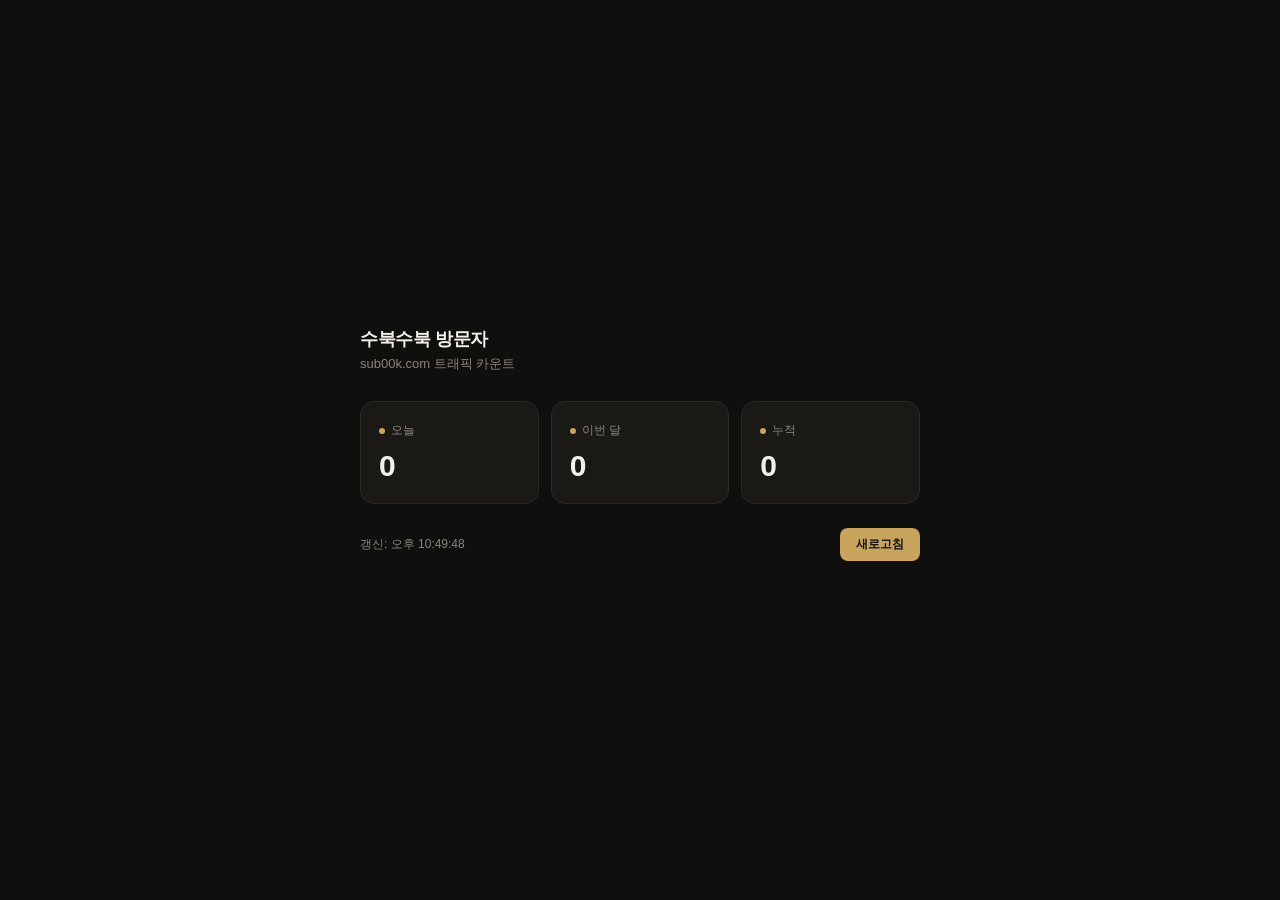
==== admin/index.html @ e24fd668 "deploy: visitor counter and admin dashboard" ====
<!doctype html>
<html lang="ko">
<head>
  <meta charset="UTF-8" />
  <meta name="viewport" content="width=device-width, initial-scale=1.0" />
  <meta name="robots" content="noindex, nofollow" />
  <title>수북수북 관리자</title>
  <style>
    * { margin: 0; box-sizing: border-box; }
    body {
      font-family: -apple-system, 'Pretendard', 'Apple SD Gothic Neo', sans-serif;
      background: #0f0f0e; color: #f4f1ea;
      min-height: 100vh; display: flex; align-items: center; justify-content: center;
      padding: 24px;
    }
    .wrap { width: 100%; max-width: 560px; }
    h1 { font-size: 18px; font-weight: 600; letter-spacing: -0.02em; margin-bottom: 4px; }
    .sub { font-size: 13px; color: #8a857a; margin-bottom: 28px; }
    .cards { display: grid; grid-template-columns: repeat(3, 1fr); gap: 12px; transition: opacity .3s; }
    @media (max-width: 480px) { .cards { grid-template-columns: 1fr; } }
    .card { background: #1a1916; border: 1px solid #2a2823; border-radius: 14px; padding: 20px 18px; }
    .card .label { font-size: 12px; color: #8a857a; margin-bottom: 10px; display: flex; align-items: center; gap: 6px; }
    .card .label::before { content: ''; width: 6px; height: 6px; border-radius: 50%; background: #c8a45e; }
    .card .num { font-size: 30px; font-weight: 700; letter-spacing: -0.02em; font-variant-numeric: tabular-nums; }
    .foot { margin-top: 24px; display: flex; justify-content: space-between; align-items: center; font-size: 12px; color: #8a857a; }
    button {
      background: #c8a45e; color: #14120e; border: 0; border-radius: 8px;
      padding: 8px 16px; font-size: 12px; font-weight: 600; cursor: pointer;
    }
    button:hover { filter: brightness(1.08); }
    #error { color: #d96a5b; font-size: 12px; margin-top: 12px; }
  </style>
</head>
<body>
  <main class="wrap">
    <h1>수북수북 방문자</h1>
    <p class="sub">sub00k.com 트래픽 카운트</p>
    <div id="cards" class="cards opacity-40">
      <div class="card"><div class="label">오늘</div><div class="num" id="today">–</div></div>
      <div class="card"><div class="label">이번 달</div><div class="num" id="month">–</div></div>
      <div class="card"><div class="label">누적</div><div class="num" id="total">–</div></div>
    </div>
    <div class="foot">
      <span>갱신: <span id="updated">–</span></span>
      <button id="refresh">새로고침</button>
    </div>
    <div id="error"></div>
  </main>
  <script src="./admin.js"></script>
</body>
</html>
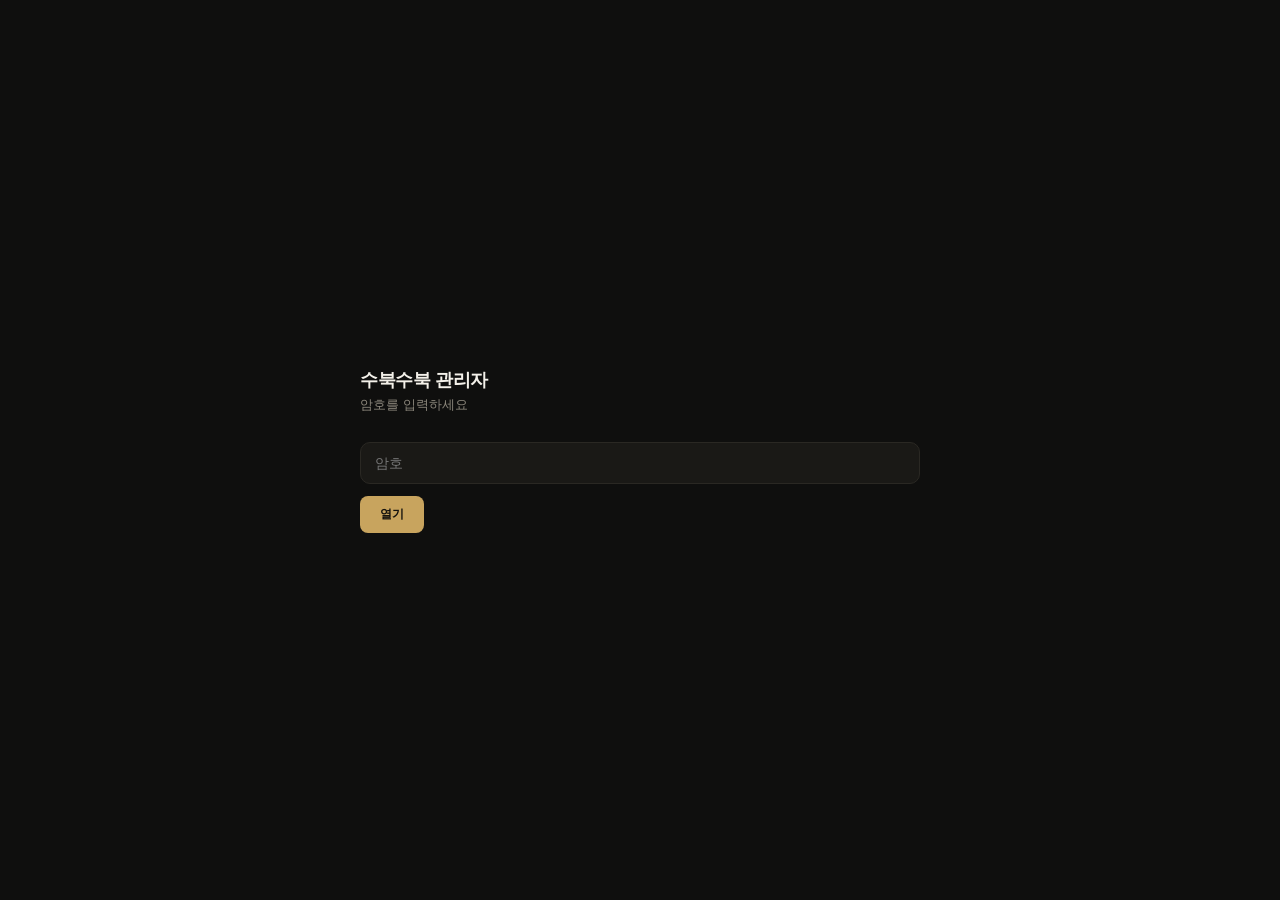
==== commit 9387ef96: "security: gate admin dashboard behind passphrase, private counter namespace" ====
--- a/admin/index.html
+++ b/admin/index.html
@@ -33,18 +33,33 @@
 </head>
 <body>
   <main class="wrap">
-    <h1>수북수북 방문자</h1>
-    <p class="sub">sub00k.com 트래픽 카운트</p>
-    <div id="cards" class="cards opacity-40">
-      <div class="card"><div class="label">오늘</div><div class="num" id="today">–</div></div>
-      <div class="card"><div class="label">이번 달</div><div class="num" id="month">–</div></div>
-      <div class="card"><div class="label">누적</div><div class="num" id="total">–</div></div>
+    <!-- Login gate -->
+    <div id="gate">
+      <h1>수북수북 관리자</h1>
+      <p class="sub">암호를 입력하세요</p>
+      <input id="pw" type="password" placeholder="암호" autocomplete="current-password"
+        style="width:100%;padding:12px 14px;background:#1a1916;border:1px solid #2a2823;border-radius:10px;color:#f4f1ea;font-size:14px;outline:none;" />
+      <div style="margin-top:12px;display:flex;gap:8px;align-items:center;">
+        <button id="login-btn" style="padding:10px 20px;">열기</button>
+        <span id="login-error" style="color:#d96a5b;font-size:12px;"></span>
+      </div>
     </div>
-    <div class="foot">
-      <span>갱신: <span id="updated">–</span></span>
-      <button id="refresh">새로고침</button>
+
+    <!-- Dashboard (hidden until login) -->
+    <div id="dash" style="display:none;">
+      <h1>수북수북 방문자</h1>
+      <p class="sub">sub00k.com 트래픽 카운트</p>
+      <div id="cards" class="cards opacity-40">
+        <div class="card"><div class="label">오늘</div><div class="num" id="today">–</div></div>
+        <div class="card"><div class="label">이번 달</div><div class="num" id="month">–</div></div>
+        <div class="card"><div class="label">누적</div><div class="num" id="total">–</div></div>
+      </div>
+      <div class="foot">
+        <span>갱신: <span id="updated">–</span></span>
+        <button id="refresh">새로고침</button>
+      </div>
+      <div id="error"></div>
     </div>
-    <div id="error"></div>
   </main>
   <script src="./admin.js"></script>
 </body>
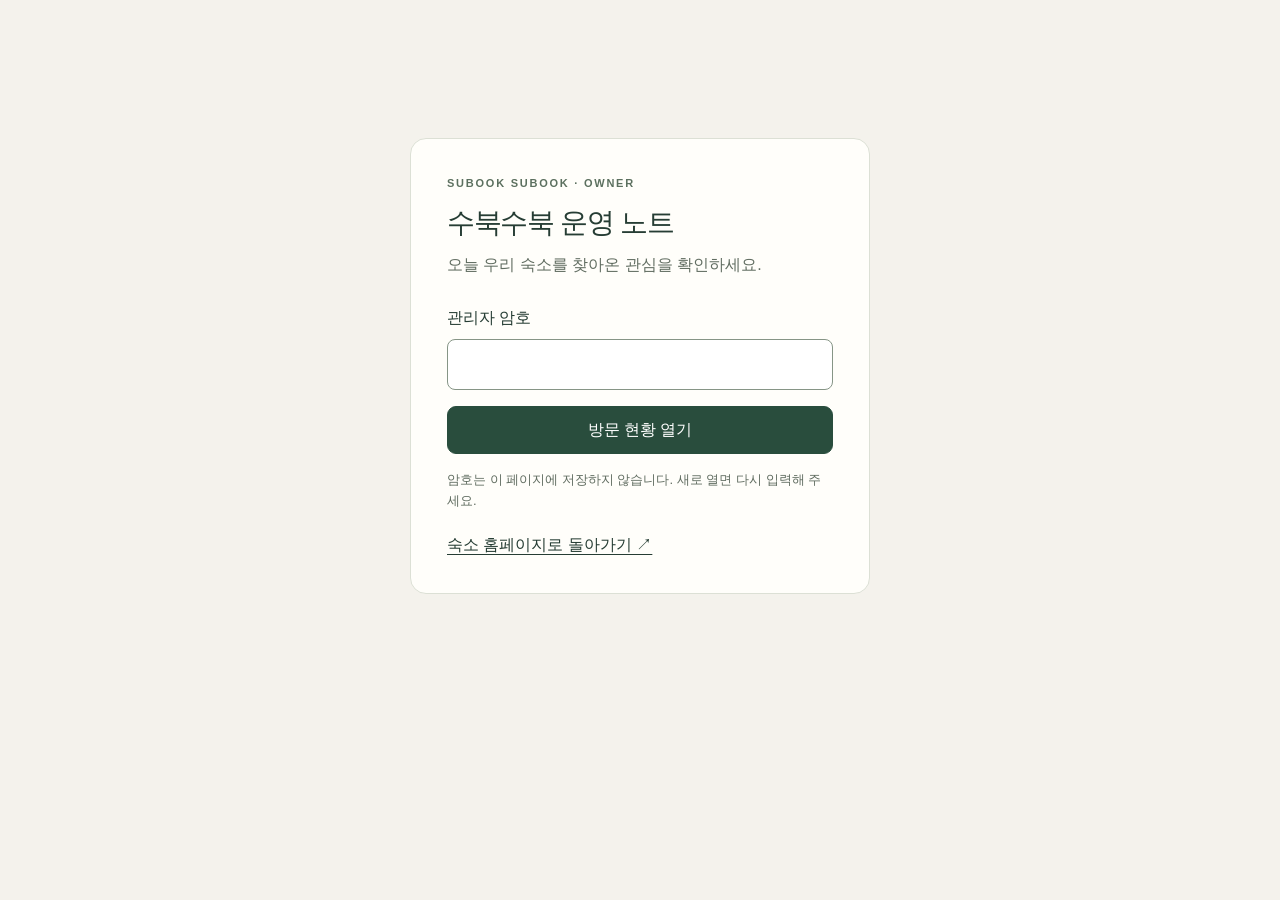
==== commit 268cfb2c: "Improve owner visitor dashboard" ====
--- a/admin/index.html
+++ b/admin/index.html
@@ -4,63 +4,54 @@
   <meta charset="UTF-8" />
   <meta name="viewport" content="width=device-width, initial-scale=1.0" />
   <meta name="robots" content="noindex, nofollow" />
+  <meta name="referrer" content="no-referrer" />
   <title>수북수북 관리자</title>
-  <style>
-    * { margin: 0; box-sizing: border-box; }
-    body {
-      font-family: -apple-system, 'Pretendard', 'Apple SD Gothic Neo', sans-serif;
-      background: #0f0f0e; color: #f4f1ea;
-      min-height: 100vh; display: flex; align-items: center; justify-content: center;
-      padding: 24px;
-    }
-    .wrap { width: 100%; max-width: 560px; }
-    h1 { font-size: 18px; font-weight: 600; letter-spacing: -0.02em; margin-bottom: 4px; }
-    .sub { font-size: 13px; color: #8a857a; margin-bottom: 28px; }
-    .cards { display: grid; grid-template-columns: repeat(3, 1fr); gap: 12px; transition: opacity .3s; }
-    @media (max-width: 480px) { .cards { grid-template-columns: 1fr; } }
-    .card { background: #1a1916; border: 1px solid #2a2823; border-radius: 14px; padding: 20px 18px; }
-    .card .label { font-size: 12px; color: #8a857a; margin-bottom: 10px; display: flex; align-items: center; gap: 6px; }
-    .card .label::before { content: ''; width: 6px; height: 6px; border-radius: 50%; background: #c8a45e; }
-    .card .num { font-size: 30px; font-weight: 700; letter-spacing: -0.02em; font-variant-numeric: tabular-nums; }
-    .foot { margin-top: 24px; display: flex; justify-content: space-between; align-items: center; font-size: 12px; color: #8a857a; }
-    button {
-      background: #c8a45e; color: #14120e; border: 0; border-radius: 8px;
-      padding: 8px 16px; font-size: 12px; font-weight: 600; cursor: pointer;
-    }
-    button:hover { filter: brightness(1.08); }
-    #error { color: #d96a5b; font-size: 12px; margin-top: 12px; }
-  </style>
+  <link rel="stylesheet" href="./admin.css?v=2" />
 </head>
 <body>
   <main class="wrap">
-    <!-- Login gate -->
-    <div id="gate">
-      <h1>수북수북 관리자</h1>
-      <p class="sub">암호를 입력하세요</p>
-      <input id="pw" type="password" placeholder="암호" autocomplete="current-password"
-        style="width:100%;padding:12px 14px;background:#1a1916;border:1px solid #2a2823;border-radius:10px;color:#f4f1ea;font-size:14px;outline:none;" />
-      <div style="margin-top:12px;display:flex;gap:8px;align-items:center;">
-        <button id="login-btn" style="padding:10px 20px;">열기</button>
-        <span id="login-error" style="color:#d96a5b;font-size:12px;"></span>
-      </div>
-    </div>
-
-    <!-- Dashboard (hidden until login) -->
-    <div id="dash" style="display:none;">
-      <h1>수북수북 방문자</h1>
-      <p class="sub">sub00k.com 트래픽 카운트</p>
-      <div id="cards" class="cards opacity-40">
-        <div class="card"><div class="label">오늘</div><div class="num" id="today">–</div></div>
-        <div class="card"><div class="label">이번 달</div><div class="num" id="month">–</div></div>
-        <div class="card"><div class="label">누적</div><div class="num" id="total">–</div></div>
-      </div>
-      <div class="foot">
-        <span>갱신: <span id="updated">–</span></span>
-        <button id="refresh">새로고침</button>
-      </div>
-      <div id="error"></div>
+    <section id="gate" class="gate panel" aria-labelledby="login-title">
+      <p class="eyebrow">SUBOOK SUBOOK · OWNER</p>
+      <h1 id="login-title">수북수북 운영 노트</h1>
+      <p class="muted">오늘 우리 숙소를 찾아온 관심을 확인하세요.</p>
+      <form id="login-form">
+        <label for="pw">관리자 암호</label>
+        <input id="pw" type="password" autocomplete="current-password" required aria-describedby="login-error" />
+        <button id="login-btn" type="submit">방문 현황 열기</button>
+        <p id="login-error" class="error" role="alert"></p>
+      </form>
+      <p class="small muted">암호는 이 페이지에 저장하지 않습니다. 새로 열면 다시 입력해 주세요.</p>
+      <a href="/">숙소 홈페이지로 돌아가기 ↗</a>
+    </section>
+    <div id="dash" hidden>
+      <header class="header">
+        <div><p class="eyebrow">SUBOOK SUBOOK · OWNER</p><h1 id="dashboard-title" tabindex="-1">방문 현황</h1><p class="muted">예약이 아닌, 홈페이지에 모인 관심을 보는 곳입니다.</p></div>
+        <nav aria-label="관리자 메뉴"><a class="button secondary" href="/" target="_blank" rel="noopener noreferrer">홈페이지 보기 ↗</a><button id="lock" class="secondary">화면 잠그기</button></nav>
+      </header>
+      <section class="toolbar panel" aria-label="조회 상태">
+        <div><p id="status" role="status" aria-live="polite">방문 기록을 준비하고 있습니다.</p><p id="updated" class="small muted">아직 조회하지 않았습니다.</p></div>
+        <div class="actions"><label class="check"><input id="auto" type="checkbox" />5분마다 갱신</label><button id="refresh">새로고침</button></div>
+      </section>
+      <p id="error" class="error" role="alert"></p>
+      <section id="cards" class="cards" aria-label="방문 횟수 요약">
+        <article class="card featured"><h2>오늘 방문</h2><p class="metric" id="today">—</p><p class="small">오늘은 아직 집계 중입니다.</p></article>
+        <article class="card"><h2>어제 방문</h2><p class="metric" id="yesterday">—</p><p id="yesterday-note" class="small muted">하루 전체 기록</p></article>
+        <article class="card"><h2>이번 달 방문</h2><p class="metric" id="month">—</p><p id="month-note" class="small muted">월초부터 현재까지</p></article>
+        <article class="card"><h2>누적 방문</h2><p class="metric" id="total">—</p><p class="small muted">현재 집계 장치에 저장된 전체 기록</p></article>
+      </section>
+      <section class="panel trends" aria-labelledby="trend-title">
+        <div class="section-head"><div><p class="eyebrow">DAILY INTEREST</p><h2 id="trend-title">최근 7일의 관심</h2><p id="range" class="small muted">오늘을 포함한 일별 방문 횟수</p></div><button id="download" class="secondary" disabled>기록 내려받기</button></div>
+        <p id="insight" class="insight">기록을 불러오면 방문 흐름을 확인할 수 있습니다.</p>
+        <div id="chart" class="chart" aria-hidden="true"></div>
+        <details><summary>날짜별 숫자 자세히 보기</summary><table><caption class="small muted">최근 7일 방문 기록 · 오늘은 집계 중</caption><thead><tr><th scope="col">날짜</th><th scope="col">방문 횟수</th><th scope="col">상태</th></tr></thead><tbody id="daily-rows"></tbody></table></details>
+      </section>
+      <section class="guide panel" aria-labelledby="guide-title"><h2 id="guide-title">사장님, 숫자는 이렇게 읽어 주세요</h2>
+        <div class="guide-grid"><div><h3>방문 횟수 ≠ 사람 수 ≠ 예약 수</h3><p>가게의 출입문이 열린 횟수와 비슷합니다. 같은 사람이 다른 탭·기기로 오면 다시 셀 수 있고, 광고 차단이나 통신 오류로 빠질 수도 있습니다.</p></div><div><h3>홍보한 날과 다음 날을 함께 보세요</h3><p>사진이나 글을 올린 날짜를 적어 두고 방문 흐름과 비교해 보세요. 이 화면만으로 어디서 왔는지, 홍보 때문에 늘었는지, 예약했는지는 알 수 없습니다.</p></div></div>
+        <details><summary>집계 기준과 보안 안내</summary><p>날짜는 한국 시간으로 조회합니다. 기존 집계는 방문자 기기의 날짜를 사용하므로 해외 방문은 날짜 경계에 차이가 날 수 있습니다. 없는 기록을 0회로 만들지 않으며, 과거에 누락된 방문은 복원하지 않습니다. 월별·누적 기록은 따로 저장되어 일별 합계와 다를 수 있습니다.</p><p>이 암호 화면은 간단한 가림막이지, 금고 같은 서버 보안은 아닙니다. 예약자 이름·연락처 같은 개인정보를 이 페이지에 넣지 마세요. 화면 잠그기는 현재 화면을 닫는 기능입니다.</p></details>
+      </section>
+      <footer class="small muted">수북수북 · 운영을 위한 작은 기록장</footer>
     </div>
   </main>
-  <script src="./admin.js"></script>
+  <script type="module" src="./admin.js?v=2"></script>
 </body>
 </html>
--- a/admin/admin.css
+++ b/admin/admin.css
@@ -0,0 +1,62 @@
+:root { color-scheme: light; font-family: -apple-system, BlinkMacSystemFont, 'Apple SD Gothic Neo', sans-serif; color: #263d34; background: #f4f2ec; font-synthesis: none; }
+* { box-sizing: border-box; }
+body { margin: 0; font-size: 16px; line-height: 1.6; }
+[hidden] { display: none !important; }
+h1, h2, h3, p { margin: 0; }
+h1 { font-size: clamp(26px, 4vw, 36px); letter-spacing: -.045em; line-height: 1.25; }
+h2 { font-size: 20px; letter-spacing: -.025em; }
+h3 { font-size: 16px; margin-bottom: 8px; }
+a { color: inherit; text-underline-offset: 4px; }
+button, input { font: inherit; }
+button, .button { min-height: 44px; padding: 10px 17px; border: 1px solid #294d3d; border-radius: 9px; background: #294d3d; color: #fff; font-weight: 600; cursor: pointer; text-decoration: none; display: inline-flex; align-items: center; justify-content: center; }
+button:hover:not(:disabled), .button:hover { background: #1c392d; color: #fff; }
+button:disabled { cursor: default; opacity: .55; }
+.secondary { color: #294d3d; background: transparent; border-color: #bfc9be; }
+:focus-visible { outline: 3px solid #a85c23; outline-offset: 4px; }
+.wrap { max-width: 1120px; margin: auto; padding: 48px 28px; }
+.panel { background: #fffefa; border: 1px solid #dce0d5; border-radius: 16px; padding: 26px; }
+.gate { max-width: 460px; margin: max(24px, 10vh) auto; padding: 36px; }
+.gate h1 { font-size: 28px; margin: 12px 0; }
+.gate form { margin: 28px 0 16px; }
+.gate input { display: block; width: 100%; padding: 12px; margin: 8px 0 16px; border: 1px solid #869586; border-radius: 8px; background: white; color: #263d34; }
+.gate button { width: 100%; }
+.gate a { display: inline-block; margin-top: 20px; }
+.eyebrow { font-size: 11px; font-weight: 700; letter-spacing: .16em; color: #5c705f; margin-bottom: 8px; }
+.muted { color: #616d61; }
+.small { font-size: 13px; }
+.header { display: flex; justify-content: space-between; gap: 24px; align-items: center; margin-bottom: 28px; }
+.header .muted { margin-top: 10px; }
+nav, .actions { display: flex; gap: 12px; flex-wrap: wrap; align-items: center; }
+.toolbar { display: flex; align-items: center; justify-content: space-between; gap: 16px; padding: 18px 24px; }
+#status { font-weight: 600; }
+.check { display: flex; gap: 8px; align-items: center; min-height: 44px; cursor: pointer; font-size: 14px; }
+.check input { width: 18px; height: 18px; accent-color: #294d3d; }
+.error { color: #a12d20; font-size: 14px; margin: 12px 0; }
+.error:empty { display: none; }
+.cards { display: grid; grid-template-columns: repeat(4, minmax(0, 1fr)); gap: 14px; margin: 24px 0; }
+.card { background: #fffefa; border: 1px solid #dce0d5; border-radius: 14px; padding: 24px; }
+.card h2 { font-size: 15px; font-weight: 500; }
+.metric { font-size: clamp(24px, 3vw, 38px); font-weight: 650; letter-spacing: -.04em; margin: 12px 0; font-variant-numeric: tabular-nums; overflow-wrap: anywhere; }
+.featured { background: #294d3d; color: #fffefa; border-color: #294d3d; }
+.section-head { display: flex; align-items: center; justify-content: space-between; gap: 14px; }
+.insight { margin: 24px 0 12px; font-size: 15px; }
+.chart { display: grid; grid-template-columns: repeat(7, minmax(0, 1fr)); gap: 12px; margin: 24px 0; }
+.bar-column { text-align: center; font-size: 12px; min-width: 0; }
+.bar-number { min-height: 24px; font-variant-numeric: tabular-nums; overflow-wrap: anywhere; }
+.bar-track { height: 120px; display: flex; align-items: end; justify-content: center; border-bottom: 1px solid #bec8ba; background: #f4f5ef; margin: 6px 0; border-radius: 5px 5px 0 0; }
+.bar { width: 65%; background: #8b9b80; border-radius: 4px 4px 0 0; }
+.bar-column:last-child .bar { background: #294d3d; }
+.bar-column.unavailable .bar-track { background: repeating-linear-gradient(135deg,#f1f0e9,#f1f0e9 6px,#e4e5dd 6px,#e4e5dd 7px); }
+summary { cursor: pointer; padding: 12px 0; min-height: 44px; font-size: 14px; font-weight: 600; }
+table { width: 100%; border-collapse: collapse; font-size: 14px; }
+caption { text-align: left; padding: 8px 0; }
+th, td { text-align: left; padding: 12px 6px; border-bottom: 1px solid #e0e3d9; }
+th { font-weight: 600; }
+.guide { margin-top: 24px; }
+.guide-grid { display: grid; grid-template-columns: 1fr 1fr; gap: 32px; margin: 22px 0; }
+.guide p { color: #616d61; font-size: 14px; }
+.guide details { border-top: 1px solid #dce0d5; }
+.guide details p + p { margin-top: 10px; }
+footer { text-align: center; margin-top: 28px; }
+@media(max-width: 800px) { .header { align-items: start; flex-direction: column; } .cards { grid-template-columns: repeat(2, minmax(0, 1fr)); } .toolbar { align-items: start; flex-direction: column; } }
+@media(max-width: 480px) { .wrap { padding: 24px 16px; } .panel { padding: 20px; } .card { padding: 18px 14px; } .section-head { align-items: start; flex-direction: column; } .guide-grid { grid-template-columns: 1fr; gap: 22px; } .chart { gap: 5px; } .bar-number { font-size: 11px; } .gate { padding: 26px; } nav { gap: 8px; } }
